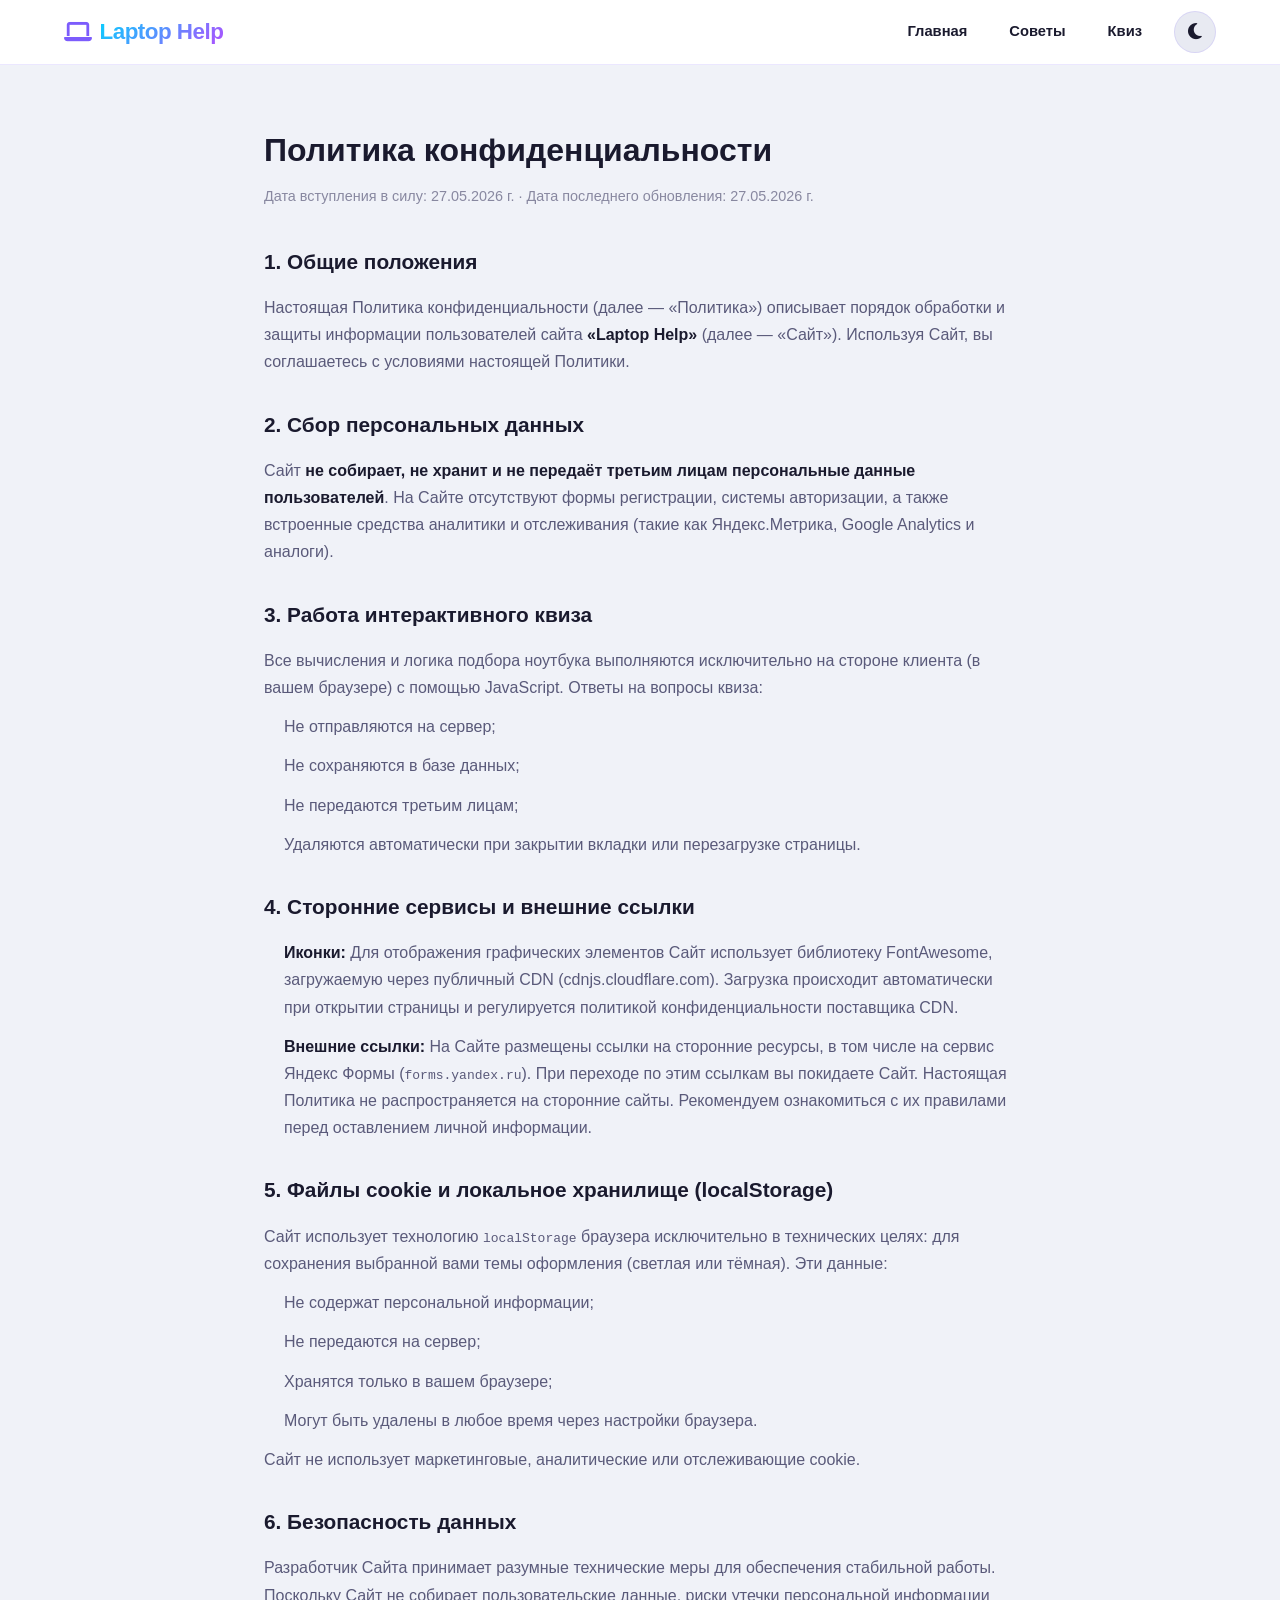
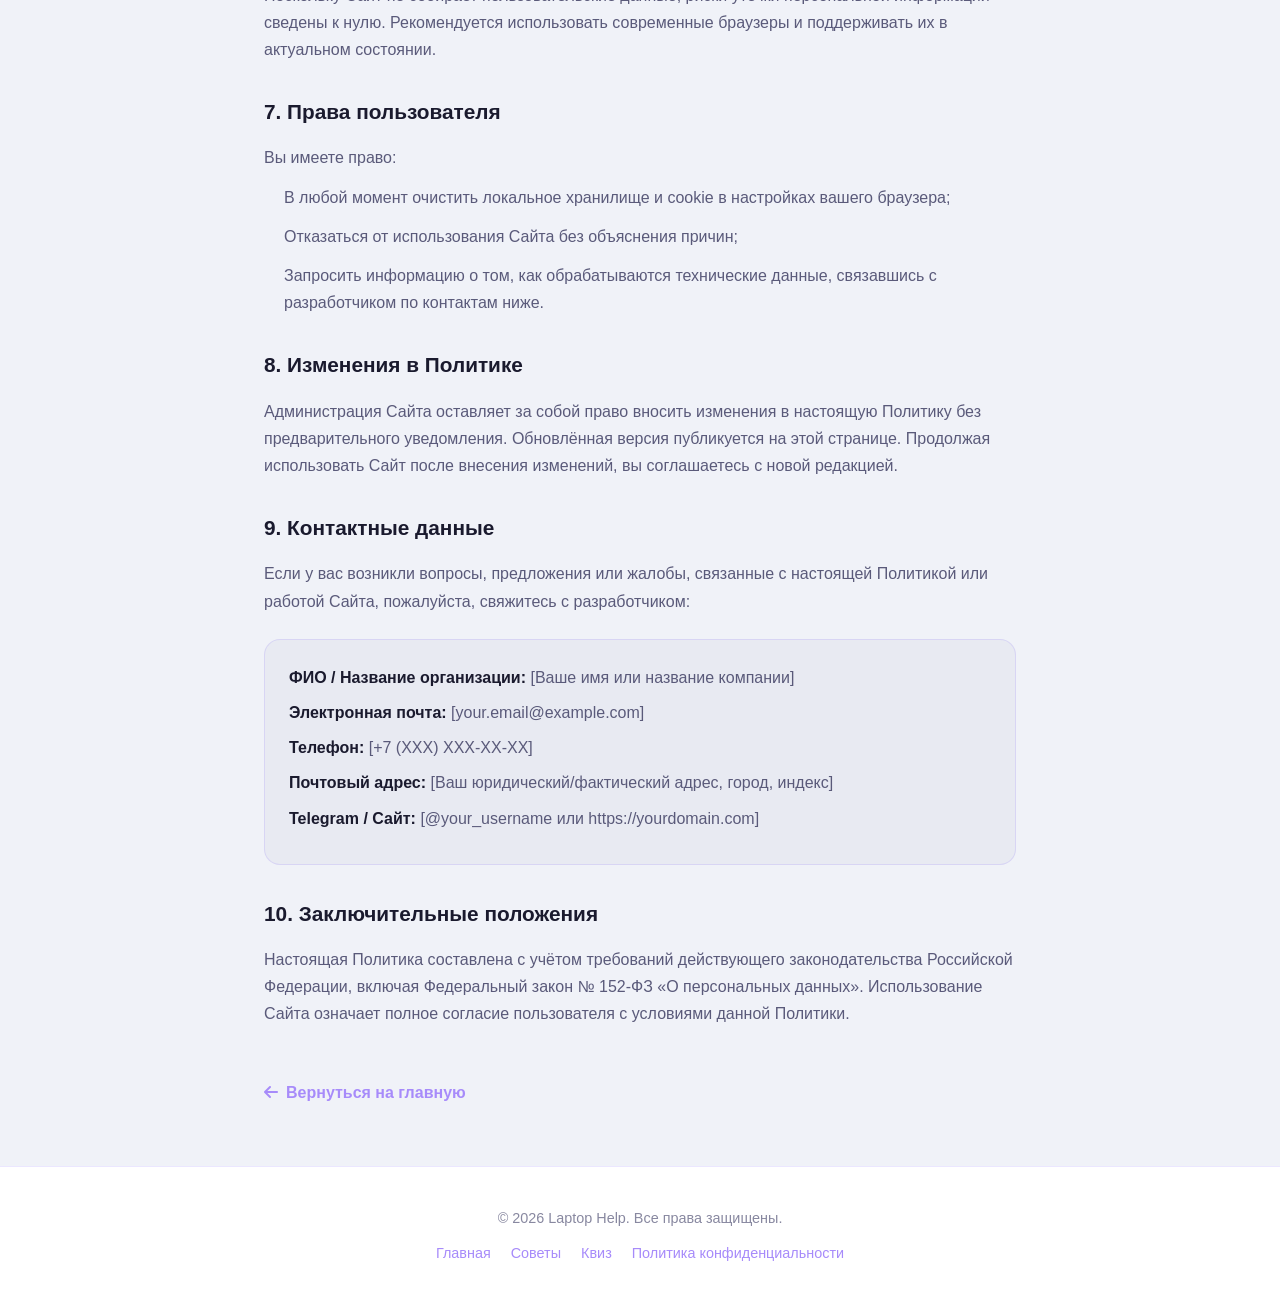
==== privacy.html @ 7473edb0 "Выгрузка политики конфиденциальности" ====
<!DOCTYPE html>
<html lang="ru">
<head>
  <meta charset="UTF-8">
  <meta name="viewport" content="width=device-width, initial-scale=1.0">
  <title>Политика конфиденциальности — Laptop Help</title>
  <link rel="stylesheet" href="https://cdnjs.cloudflare.com/ajax/libs/font-awesome/6.5.0/css/all.min.css">
  <link rel="stylesheet" href="style.css">
  <style>
    .policy-content { max-width: 800px; margin: 0 auto; padding: 60px 24px; }
    .policy-content h1 { margin-bottom: 8px; }
    .policy-content .policy-date { color: var(--text-muted); margin-bottom: 36px; font-size: .9rem; }
    .policy-content h2 { margin: 32px 0 16px; font-size: 1.3rem; }
    .policy-content p, .policy-content li { color: var(--text-secondary); line-height: 1.7; margin-bottom: 12px; }
    .policy-content ul { padding-left: 20px; }
    .policy-content strong { color: var(--text-primary); }
    .contact-box {
      background: var(--bg-tertiary);
      border: 1px solid var(--border-light);
      border-radius: var(--radius-md);
      padding: 24px;
      margin: 24px 0;
    }
    .contact-box p { margin-bottom: 8px; }
    .back-link {
      display: inline-flex;
      align-items: center;
      gap: 8px;
      margin-top: 40px;
      color: var(--accent-light);
      font-weight: 600;
    }
    .back-link:hover { text-shadow: var(--glow-text); }
  </style>
</head>
<body>

  <header class="site-header">
    <div class="nav-inner">
      <a href="index.html" class="logo">
        <i class="fas fa-laptop neon-pulse"></i>
        <span class="logo-text">Laptop Help</span>
      </a>
      <button class="hamburger" aria-label="Меню"><i class="fas fa-bars"></i></button>
      <div class="site-nav">
        <a href="index.html">Главная</a>
        <a href="tips.html">Советы</a>
        <a href="quiz.html">Квиз</a>
        <button class="theme-toggle" aria-label="Сменить тему"><i class="fas fa-moon"></i></button>
      </div>
    </div>
  </header>

  <main class="policy-content">
    <h1>Политика конфиденциальности</h1>
    <p class="policy-date">Дата вступления в силу: 27.05.2026 г. &middot; Дата последнего обновления: 27.05.2026 г.</p>

    <h2>1. Общие положения</h2>
    <p>Настоящая Политика конфиденциальности (далее — «Политика») описывает порядок обработки и защиты информации пользователей сайта <strong>«Laptop Help»</strong> (далее — «Сайт»). Используя Сайт, вы соглашаетесь с условиями настоящей Политики.</p>

    <h2>2. Сбор персональных данных</h2>
    <p>Сайт <strong>не собирает, не хранит и не передаёт третьим лицам персональные данные пользователей</strong>. На Сайте отсутствуют формы регистрации, системы авторизации, а также встроенные средства аналитики и отслеживания (такие как Яндекс.Метрика, Google Analytics и аналоги).</p>

    <h2>3. Работа интерактивного квиза</h2>
    <p>Все вычисления и логика подбора ноутбука выполняются исключительно на стороне клиента (в вашем браузере) с помощью JavaScript. Ответы на вопросы квиза:</p>
    <ul>
      <li>Не отправляются на сервер;</li>
      <li>Не сохраняются в базе данных;</li>
      <li>Не передаются третьим лицам;</li>
      <li>Удаляются автоматически при закрытии вкладки или перезагрузке страницы.</li>
    </ul>

    <h2>4. Сторонние сервисы и внешние ссылки</h2>
    <ul>
      <li><strong>Иконки:</strong> Для отображения графических элементов Сайт использует библиотеку FontAwesome, загружаемую через публичный CDN (cdnjs.cloudflare.com). Загрузка происходит автоматически при открытии страницы и регулируется политикой конфиденциальности поставщика CDN.</li>
      <li><strong>Внешние ссылки:</strong> На Сайте размещены ссылки на сторонние ресурсы, в том числе на сервис Яндекс Формы (<code>forms.yandex.ru</code>). При переходе по этим ссылкам вы покидаете Сайт. Настоящая Политика не распространяется на сторонние сайты. Рекомендуем ознакомиться с их правилами перед оставлением личной информации.</li>
    </ul>

    <h2>5. Файлы cookie и локальное хранилище (localStorage)</h2>
    <p>Сайт использует технологию <code>localStorage</code> браузера исключительно в технических целях: для сохранения выбранной вами темы оформления (светлая или тёмная). Эти данные:</p>
    <ul>
      <li>Не содержат персональной информации;</li>
      <li>Не передаются на сервер;</li>
      <li>Хранятся только в вашем браузере;</li>
      <li>Могут быть удалены в любое время через настройки браузера.</li>
    </ul>
    <p>Сайт не использует маркетинговые, аналитические или отслеживающие cookie.</p>

    <h2>6. Безопасность данных</h2>
    <p>Разработчик Сайта принимает разумные технические меры для обеспечения стабильной работы. Поскольку Сайт не собирает пользовательские данные, риски утечки персональной информации сведены к нулю. Рекомендуется использовать современные браузеры и поддерживать их в актуальном состоянии.</p>

    <h2>7. Права пользователя</h2>
    <p>Вы имеете право:</p>
    <ul>
      <li>В любой момент очистить локальное хранилище и cookie в настройках вашего браузера;</li>
      <li>Отказаться от использования Сайта без объяснения причин;</li>
      <li>Запросить информацию о том, как обрабатываются технические данные, связавшись с разработчиком по контактам ниже.</li>
    </ul>

    <h2>8. Изменения в Политике</h2>
    <p>Администрация Сайта оставляет за собой право вносить изменения в настоящую Политику без предварительного уведомления. Обновлённая версия публикуется на этой странице. Продолжая использовать Сайт после внесения изменений, вы соглашаетесь с новой редакцией.</p>

    <h2>9. Контактные данные</h2>
    <p>Если у вас возникли вопросы, предложения или жалобы, связанные с настоящей Политикой или работой Сайта, пожалуйста, свяжитесь с разработчиком:</p>
    <div class="contact-box">
      <p><strong>ФИО / Название организации:</strong> [Ваше имя или название компании]</p>
      <p><strong>Электронная почта:</strong> [your.email@example.com]</p>
      <p><strong>Телефон:</strong> [+7 (XXX) XXX-XX-XX]</p>
      <p><strong>Почтовый адрес:</strong> [Ваш юридический/фактический адрес, город, индекс]</p>
      <p><strong>Telegram / Сайт:</strong> [@your_username или https://yourdomain.com]</p>
    </div>

    <h2>10. Заключительные положения</h2>
    <p>Настоящая Политика составлена с учётом требований действующего законодательства Российской Федерации, включая Федеральный закон № 152-ФЗ «О персональных данных». Использование Сайта означает полное согласие пользователя с условиями данной Политики.</p>

    <a href="index.html" class="back-link"><i class="fas fa-arrow-left"></i> Вернуться на главную</a>
  </main>

  <footer class="site-footer">
    <p>&copy; 2026 Laptop Help. Все права защищены.</p>
    <div class="footer-links">
      <a href="index.html">Главная</a>
      <a href="tips.html">Советы</a>
      <a href="quiz.html">Квиз</a>
      <a href="privacy.html">Политика конфиденциальности</a>
    </div>
  </footer>

  <script src="script.js"></script>
</body>
</html>
---- style.css ----
/* ============================================================
   CSS CUSTOM PROPERTIES — LIGHT / DARK THEME
   ============================================================ */
:root {
  /* --- Backgrounds --- */
  --bg-primary: #f0f2f8;
  --bg-secondary: #ffffff;
  --bg-tertiary: #e8eaf2;
  --bg-card: #ffffff;

  /* --- Text --- */
  --text-primary: #1a1a2e;
  --text-secondary: #5a5a7a;
  --text-muted: #8888a0;
  --text-on-accent: #ffffff;

  /* --- Accent / Neon --- */
  --accent: #7c5cfc;
  --accent-light: #a78bfa;
  --accent-dark: #5b3fd4;
  --neon-blue: #00d4ff;
  --neon-purple: #b44cff;
  --neon-pink: #ff3cac;
  --neon-green: #2cf59c;
  --neon-orange: #ff8a00;

  /* --- Gradients --- */
  --gradient-hero: linear-gradient(135deg, #0f0c29 0%, #302b63 50%, #24243e 100%);
  --gradient-accent: linear-gradient(135deg, var(--neon-blue), var(--neon-purple));
  --gradient-green: linear-gradient(135deg, #00d4aa, #00b4d8);
  --gradient-pink: linear-gradient(135deg, #ff3cac, #784ba0);
  --gradient-orange: linear-gradient(135deg, #ff8a00, #e52e71);

  /* --- Neon glows --- */
  --glow-sm: 0 0 6px var(--accent), 0 0 12px rgba(124, 92, 252, .25);
  --glow-md: 0 0 10px var(--accent), 0 0 25px rgba(124, 92, 252, .35), 0 0 50px rgba(124, 92, 252, .1);
  --glow-lg: 0 0 15px var(--accent), 0 0 40px rgba(124, 92, 252, .4), 0 0 80px rgba(124, 92, 252, .15);
  --glow-text: 0 0 8px var(--accent), 0 0 20px rgba(124, 92, 252, .5);

  /* --- Shadows --- */
  --shadow-card: 0 4px 24px rgba(0, 0, 0, .08);
  --shadow-card-hover: 0 12px 40px rgba(124, 92, 252, .18);

  /* --- Borders --- */
  --border-light: rgba(124, 92, 252, .15);
  --border-accent: rgba(124, 92, 252, .4);

  /* --- Misc --- */
  --radius-sm: 10px;
  --radius-md: 16px;
  --radius-lg: 24px;
  --radius-pill: 999px;
  --transition: .3s cubic-bezier(.4, 0, .2, 1);
}

/* ==================== DARK THEME ==================== */
[data-theme="dark"] {
  --bg-primary: #08081a;
  --bg-secondary: #10102a;
  --bg-tertiary: #181840;
  --bg-card: #141432;

  --text-primary: #e4e4f0;
  --text-secondary: #a0a0c0;
  --text-muted: #68688a;

  --glow-sm: 0 0 8px var(--accent), 0 0 20px rgba(124, 92, 252, .4);
  --glow-md: 0 0 12px var(--accent), 0 0 35px rgba(124, 92, 252, .55), 0 0 70px rgba(124, 92, 252, .2);
  --glow-lg: 0 0 20px var(--accent), 0 0 60px rgba(124, 92, 252, .6), 0 0 120px rgba(124, 92, 252, .2);
  --glow-text: 0 0 12px var(--accent), 0 0 30px rgba(124, 92, 252, .7);

  --shadow-card: 0 4px 24px rgba(0, 0, 0, .3);
  --shadow-card-hover: 0 12px 48px rgba(124, 92, 252, .25);

  --border-light: rgba(124, 92, 252, .25);
  --border-accent: rgba(124, 92, 252, .6);
}

/* ============================================================
   RESET & BASE
   ============================================================ */
*,
*::before,
*::after {
  margin: 0;
  padding: 0;
  box-sizing: border-box;
}

html {
  scroll-behavior: smooth;
}

body {
  font-family: 'Segoe UI', Tahoma, Geneva, Verdana, sans-serif;
  background: var(--bg-primary);
  color: var(--text-primary);
  line-height: 1.6;
  min-height: 100vh;
  display: flex;
  flex-direction: column;
  transition: background var(--transition), color var(--transition);
}

a {
  text-decoration: none;
  color: inherit;
}

img {
  max-width: 100%;
  display: block;
}

ul {
  list-style: none;
}

/* ============================================================
   HEADER / NAVIGATION
   ============================================================ */
.site-header {
  background: var(--bg-secondary);
  border-bottom: 1px solid var(--border-light);
  position: sticky;
  top: 0;
  z-index: 1000;
  backdrop-filter: blur(12px);
  transition: background var(--transition), border-color var(--transition);
}

.nav-inner {
  max-width: 1200px;
  margin: 0 auto;
  padding: 0 24px;
  display: flex;
  align-items: center;
  justify-content: space-between;
  height: 64px;
}

.logo {
  font-size: 1.4rem;
  font-weight: 800;
  display: flex;
  align-items: center;
  gap: 8px;
  letter-spacing: -.5px;
}

.logo i {
  color: var(--accent);
  filter: drop-shadow(var(--glow-sm));
}

.logo-text {
  background: var(--gradient-accent);
  -webkit-background-clip: text;
  -webkit-text-fill-color: transparent;
  background-clip: text;
}

.site-nav {
  display: flex;
  gap: 6px;
  align-items: center;
}

.site-nav a {
  padding: 8px 18px;
  border-radius: var(--radius-pill);
  font-size: .92rem;
  font-weight: 600;
  transition: background var(--transition), color var(--transition), box-shadow var(--transition);
  position: relative;
}

.site-nav a:hover,
.site-nav a.active {
  background: var(--accent);
  color: var(--text-on-accent);
  box-shadow: var(--glow-sm);
}

/* ---- Theme toggle button ---- */
.theme-toggle {
  background: var(--bg-tertiary);
  border: 1px solid var(--border-light);
  color: var(--text-primary);
  width: 42px;
  height: 42px;
  border-radius: 50%;
  display: flex;
  align-items: center;
  justify-content: center;
  cursor: pointer;
  font-size: 1.15rem;
  transition: background var(--transition), box-shadow var(--transition), transform var(--transition);
  margin-left: 8px;
}

.theme-toggle:hover {
  background: var(--accent);
  color: var(--text-on-accent);
  box-shadow: var(--glow-sm);
  transform: rotate(25deg);
}

/* ---- Hamburger ---- */
.hamburger {
  display: none;
  background: none;
  border: none;
  color: var(--text-primary);
  font-size: 1.5rem;
  cursor: pointer;
}

@media (max-width: 768px) {
  .hamburger {
    display: block;
  }

  .site-nav {
    display: none;
    position: absolute;
    top: 64px;
    left: 0;
    right: 0;
    background: var(--bg-secondary);
    flex-direction: column;
    padding: 16px;
    gap: 4px;
    border-bottom: 1px solid var(--border-light);
  }

  .site-nav.open {
    display: flex;
  }

  .theme-toggle {
    margin-left: 0;
    margin-top: 8px;
    align-self: center;
  }
}

/* ============================================================
   HERO SECTION
   ============================================================ */
.hero {
  background: var(--gradient-hero);
  color: #fff;
  text-align: center;
  padding: 100px 24px 80px;
  position: relative;
  overflow: hidden;
}

/* neon grid lines */
.hero::before {
  content: '';
  position: absolute;
  inset: 0;
  background-image:
    linear-gradient(rgba(124, 92, 252, .06) 1px, transparent 1px),
    linear-gradient(90deg, rgba(124, 92, 252, .06) 1px, transparent 1px);
  background-size: 60px 60px;
  pointer-events: none;
}

.hero h1 {
  font-size: clamp(2.2rem, 5vw, 3.2rem);
  font-weight: 800;
  margin-bottom: 18px;
  text-shadow: 0 0 20px rgba(124, 92, 252, .6), 0 0 60px rgba(0, 212, 255, .3);
  position: relative;
}

.hero p {
  max-width: 640px;
  margin: 0 auto 36px;
  font-size: 1.15rem;
  opacity: .88;
  position: relative;
}

.hero-btn {
  display: inline-flex;
  align-items: center;
  gap: 10px;
  background: var(--gradient-accent);
  color: #fff;
  padding: 16px 40px;
  border-radius: var(--radius-pill);
  font-weight: 700;
  font-size: 1.05rem;
  border: none;
  cursor: pointer;
  transition: transform var(--transition), box-shadow var(--transition);
  box-shadow: 0 0 15px rgba(124, 92, 252, .5), 0 0 40px rgba(0, 212, 255, .2);
  position: relative;
  font-family: inherit;
}

.hero-btn:hover {
  transform: translateY(-3px);
  box-shadow: 0 0 25px rgba(124, 92, 252, .7), 0 0 60px rgba(0, 212, 255, .35);
}

/* ============================================================
   SECTIONS — COMMON
   ============================================================ */
.section {
  max-width: 1200px;
  margin: 0 auto;
  padding: 70px 24px;
}

.section-title {
  text-align: center;
  font-size: clamp(1.6rem, 3.5vw, 2.2rem);
  margin-bottom: 12px;
  font-weight: 800;
}

.neon-title {
  background: var(--gradient-accent);
  -webkit-background-clip: text;
  -webkit-text-fill-color: transparent;
  background-clip: text;
  filter: drop-shadow(var(--glow-text));
}

.section-subtitle {
  text-align: center;
  color: var(--text-secondary);
  margin-bottom: 52px;
  font-size: 1.05rem;
}

/* ============================================================
   WHY-SECTION (icons row)
   ============================================================ */
.why-section {
  background: var(--bg-secondary);
  padding: 60px 24px;
  border-top: 1px solid var(--border-light);
  border-bottom: 1px solid var(--border-light);
  transition: background var(--transition), border-color var(--transition);
}

.why-grid {
  max-width: 1200px;
  margin: 0 auto;
  display: grid;
  grid-template-columns: repeat(auto-fit, minmax(240px, 1fr));
  gap: 32px;
}

.why-item {
  text-align: center;
  padding: 28px 20px;
  border-radius: var(--radius-md);
  transition: transform var(--transition), box-shadow var(--transition);
}

.why-item:hover {
  transform: translateY(-4px);
  box-shadow: var(--shadow-card-hover);
}

.why-item i {
  font-size: 2.6rem;
  margin-bottom: 18px;
  background: var(--gradient-accent);
  -webkit-background-clip: text;
  -webkit-text-fill-color: transparent;
  background-clip: text;
  filter: drop-shadow(var(--glow-sm));
}

.why-item h4 {
  margin-bottom: 8px;
  font-size: 1.1rem;
  font-weight: 700;
}

.why-item p {
  color: var(--text-secondary);
  font-size: .93rem;
}

/* ============================================================
   CARDS
   ============================================================ */
.cards {
  display: grid;
  grid-template-columns: repeat(auto-fit, minmax(300px, 1fr));
  gap: 32px;
}

.card {
  background: var(--bg-card);
  border: 1px solid var(--border-light);
  border-radius: var(--radius-lg);
  overflow: hidden;
  box-shadow: var(--shadow-card);
  transition: transform var(--transition), box-shadow var(--transition), border-color var(--transition), background var(--transition);
  display: flex;
  flex-direction: column;
}

.card:hover {
  transform: translateY(-8px);
  box-shadow: var(--shadow-card-hover);
  border-color: var(--border-accent);
}

.card-img {
  width: 100%;
  height: 220px;
  display: flex;
  align-items: center;
  justify-content: center;
  font-size: 4.5rem;
  position: relative;
  overflow: hidden;
}

.card-img.ultrabook {
  background: linear-gradient(135deg, #e0e7ff, #ede9fe);
  color: var(--accent);
}

.card-img.gaming {
  background: linear-gradient(135deg, #ffecd2, #fcb69f);
  color: #e74c3c;
}

.card-img.budget {
  background: linear-gradient(135deg, #d4fc79, #96e6a1);
  color: #16a34a;
}

[data-theme="dark"] .card-img.ultrabook {
  background: linear-gradient(135deg, #1a1a3e, #2d1b69);
  color: var(--neon-blue);
}

[data-theme="dark"] .card-img.gaming {
  background: linear-gradient(135deg, #2a1020, #4a1030);
  color: var(--neon-pink);
}

[data-theme="dark"] .card-img.budget {
  background: linear-gradient(135deg, #0a2a1a, #103a2a);
  color: var(--neon-green);
}

.card-body {
  padding: 28px;
  flex: 1;
  display: flex;
  flex-direction: column;
}

.card-body h3 {
  font-size: 1.3rem;
  margin-bottom: 10px;
  font-weight: 700;
}

.card-body p {
  color: var(--text-secondary);
  margin-bottom: 22px;
  flex: 1;
  font-size: .95rem;
}

.card-btn {
  display: inline-flex;
  align-items: center;
  gap: 8px;
  background: var(--gradient-accent);
  color: #fff;
  padding: 13px 28px;
  border-radius: var(--radius-sm);
  font-weight: 600;
  font-size: .95rem;
  transition: transform var(--transition), box-shadow var(--transition);
  align-self: flex-start;
  border: none;
  cursor: pointer;
  font-family: inherit;
}

.card-btn:hover {
  transform: translateY(-2px);
  box-shadow: var(--glow-md);
}

/* ============================================================
   PAGE HEADER (tips, quiz)
   ============================================================ */
.page-header {
  text-align: center;
  padding: 80px 24px 56px;
  position: relative;
  overflow: hidden;
}

.page-header.green {
  background: linear-gradient(135deg, #0f2027, #203a43, #2c5364);
}

.page-header.pink {
  background: linear-gradient(135deg, #1a0a2e, #3d1259, #5b1a8a);
}

.page-header h1 {
  font-size: clamp(1.8rem, 4vw, 2.6rem);
  color: #fff;
  margin-bottom: 14px;
  text-shadow: 0 0 20px rgba(124, 92, 252, .6);
}

.page-header p {
  max-width: 600px;
  margin: 0 auto;
  color: rgba(255, 255, 255, .8);
  font-size: 1.05rem;
}

/* ============================================================
   CRITERIA CARDS (tips page)
   ============================================================ */
.criteria-grid {
  display: grid;
  grid-template-columns: repeat(auto-fit, minmax(320px, 1fr));
  gap: 28px;
}

.criteria-card {
  background: var(--bg-card);
  border: 1px solid var(--border-light);
  border-radius: var(--radius-md);
  padding: 32px 28px;
  box-shadow: var(--shadow-card);
  transition: transform var(--transition), box-shadow var(--transition), border-color var(--transition), background var(--transition);
  border-left: 4px solid var(--accent);
  position: relative;
}

.criteria-card::after {
  content: '';
  position: absolute;
  top: 0;
  left: 0;
  width: 4px;
  height: 100%;
  background: var(--gradient-accent);
  border-radius: 0 4px 4px 0;
  box-shadow: var(--glow-sm);
}

.criteria-card:hover {
  transform: translateY(-5px);
  box-shadow: var(--shadow-card-hover);
  border-color: var(--border-accent);
}

.criteria-card .icon-circle {
  width: 56px;
  height: 56px;
  border-radius: 50%;
  background: var(--gradient-accent);
  display: flex;
  align-items: center;
  justify-content: center;
  color: #fff;
  font-size: 1.3rem;
  margin-bottom: 20px;
  box-shadow: var(--glow-sm);
}

.criteria-card h3 {
  font-size: 1.15rem;
  margin-bottom: 10px;
  font-weight: 700;
}

.criteria-card p {
  color: var(--text-secondary);
  font-size: .93rem;
}

.criteria-card .tip {
  margin-top: 14px;
  padding: 10px 14px;
  background: var(--bg-tertiary);
  border-radius: var(--radius-sm);
  font-size: .88rem;
  color: var(--accent-light);
  border: 1px solid var(--border-light);
}

.criteria-card .tip i {
  color: var(--accent);
  margin-right: 4px;
}

/* ============================================================
   BUDGET SECTION (tips page)
   ============================================================ */
.budget-section {
  background: var(--bg-secondary);
  padding: 70px 24px;
  border-top: 1px solid var(--border-light);
  border-bottom: 1px solid var(--border-light);
  transition: background var(--transition);
}

.budget-grid {
  max-width: 1200px;
  margin: 0 auto;
  display: grid;
  grid-template-columns: repeat(auto-fit, minmax(300px, 1fr));
  gap: 28px;
}

.budget-card {
  border-radius: var(--radius-lg);
  padding: 36px 28px;
  color: #fff;
  position: relative;
  overflow: hidden;
  border: 1px solid rgba(255, 255, 255, .1);
}

.budget-card::before {
  content: '';
  position: absolute;
  top: -40%;
  right: -20%;
  width: 200px;
  height: 200px;
  border-radius: 50%;
  background: rgba(255, 255, 255, .08);
}

.budget-card.low {
  background: linear-gradient(135deg, #0f2027, #203a43);
  box-shadow: 0 0 20px rgba(0, 212, 170, .15);
}

.budget-card.mid {
  background: linear-gradient(135deg, #1a0a3e, #302b63);
  box-shadow: 0 0 20px rgba(124, 92, 252, .2);
}

.budget-card.high {
  background: linear-gradient(135deg, #2a0a2e, #5b1a8a);
  box-shadow: 0 0 20px rgba(255, 60, 172, .2);
}

.budget-card h3 {
  font-size: 1.4rem;
  margin-bottom: 6px;
}

.budget-card .price {
  font-size: 2rem;
  font-weight: 800;
  margin-bottom: 18px;
  text-shadow: 0 0 15px rgba(255, 255, 255, .3);
}

.budget-card ul li {
  padding: 7px 0;
  font-size: .93rem;
  display: flex;
  align-items: flex-start;
  gap: 10px;
  color: rgba(255, 255, 255, .9);
}

.budget-card ul li i {
  margin-top: 3px;
  flex-shrink: 0;
}

/* ============================================================
   QUIZ
   ============================================================ */
.quiz-container {
  max-width: 780px;
  margin: 0 auto;
  padding: 48px 24px 80px;
  flex: 1;
}

/* Progress bar */
.progress-wrapper {
  margin-bottom: 40px;
}

.progress-label {
  display: flex;
  justify-content: space-between;
  font-size: .85rem;
  color: var(--text-muted);
  margin-bottom: 10px;
}

.progress-bar {
  height: 8px;
  background: var(--bg-tertiary);
  border-radius: var(--radius-pill);
  overflow: hidden;
  border: 1px solid var(--border-light);
}

.progress-fill {
  height: 100%;
  background: var(--gradient-accent);
  border-radius: var(--radius-pill);
  transition: width .5s ease;
  box-shadow: var(--glow-sm);
  width: 0%;
}

/* Question card */
.question-card {
  background: var(--bg-card);
  border: 1px solid var(--border-light);
  border-radius: var(--radius-lg);
  padding: 40px 36px;
  box-shadow: var(--shadow-card);
  display: none;
  animation: fadeUp .4s ease;
  transition: background var(--transition), border-color var(--transition);
}

.question-card.active {
  display: block;
}

@keyframes fadeUp {
  from {
    opacity: 0;
    transform: translateY(16px);
  }
  to {
    opacity: 1;
    transform: translateY(0);
  }
}

.question-card h2 {
  font-size: 1.3rem;
  margin-bottom: 28px;
  display: flex;
  align-items: center;
  gap: 14px;
  font-weight: 700;
}

.question-card h2 .q-num {
  background: var(--gradient-accent);
  color: #fff;
  width: 38px;
  height: 38px;
  border-radius: 50%;
  display: flex;
  align-items: center;
  justify-content: center;
  font-size: .95rem;
  flex-shrink: 0;
  box-shadow: var(--glow-sm);
}

/* Options */
.options {
  display: grid;
  gap: 14px;
}

.option-btn {
  display: flex;
  align-items: center;
  gap: 14px;
  padding: 18px 22px;
  border: 2px solid var(--border-light);
  border-radius: var(--radius-md);
  background: var(--bg-primary);
  cursor: pointer;
  font-size: 1rem;
  font-family: inherit;
  color: var(--text-primary);
  transition: border-color var(--transition), background var(--transition), box-shadow var(--transition);
  text-align: left;
}

.option-btn:hover {
  border-color: var(--accent);
  background: var(--bg-tertiary);
}

.option-btn.selected {
  border-color: var(--accent);
  background: var(--bg-tertiary);
  box-shadow: var(--glow-sm);
}

.option-btn i {
  font-size: 1.3rem;
  color: var(--accent);
  width: 32px;
  text-align: center;
}

/* Quiz navigation */
.quiz-nav {
  display: flex;
  justify-content: space-between;
  margin-top: 36px;
  gap: 16px;
}

.btn {
  display: inline-flex;
  align-items: center;
  gap: 8px;
  padding: 14px 32px;
  border-radius: var(--radius-sm);
  font-weight: 600;
  font-size: 1rem;
  border: none;
  cursor: pointer;
  font-family: inherit;
  transition: transform var(--transition), box-shadow var(--transition), background var(--transition);
}

.btn:hover {
  transform: translateY(-2px);
}

.btn-prev {
  background: var(--bg-tertiary);
  color: var(--text-secondary);
  border: 1px solid var(--border-light);
}

.btn-prev:hover {
  background: var(--border-light);
}

.btn-next {
  background: var(--gradient-accent);
  color: #fff;
  box-shadow: 0 0 15px rgba(124, 92, 252, .3);
  margin-left: auto;
}

.btn-next:hover {
  box-shadow: var(--glow-md);
}

.btn-next:disabled {
  opacity: .4;
  cursor: not-allowed;
  transform: none;
  box-shadow: none;
}

.btn-submit {
  background: var(--gradient-green);
  color: #0a2a1a;
  box-shadow: 0 0 15px rgba(44, 245, 156, .3);
  margin-left: auto;
  font-size: 1.05rem;
  padding: 16px 44px;
}

.btn-submit:hover {
  box-shadow: 0 0 25px rgba(44, 245, 156, .5);
}

.btn-submit:disabled {
  opacity: .4;
  cursor: not-allowed;
  transform: none;
  box-shadow: none;
}

/* Result card */
.result-card {
  display: none;
  background: var(--bg-card);
  border: 1px solid var(--border-light);
  border-radius: var(--radius-lg);
  overflow: hidden;
  box-shadow: var(--shadow-card);
  animation: fadeUp .5s ease;
  transition: background var(--transition), border-color var(--transition);
}

.result-card.active {
  display: block;
}

.result-header {
  padding: 44px 36px 28px;
  color: #fff;
  text-align: center;
}

.result-header.study {
  background: linear-gradient(135deg, #0f2027, #203a43, #2c5364);
}

.result-header.gaming {
  background: linear-gradient(135deg, #2a0a2e, #5b1a8a, #ff3cac);
}

.result-header.creative {
  background: linear-gradient(135deg, #1a0a3e, #302b63, #7c5cfc);
}

.result-header i {
  font-size: 3rem;
  margin-bottom: 14px;
  text-shadow: 0 0 20px rgba(255, 255, 255, .4);
}

.result-header h2 {
  font-size: 1.8rem;
  margin-bottom: 8px;
}

.result-header p {
  opacity: .85;
  font-size: 1.05rem;
}

.result-body {
  padding: 36px;
}

.result-model {
  text-align: center;
  margin-bottom: 28px;
}

.result-model .model-name {
  font-size: 1.5rem;
  font-weight: 800;
  background: var(--gradient-accent);
  -webkit-background-clip: text;
  -webkit-text-fill-color: transparent;
  background-clip: text;
}

.result-model .model-price {
  font-size: 1.1rem;
  color: var(--text-muted);
  margin-top: 4px;
}

.specs-grid {
  display: grid;
  grid-template-columns: repeat(auto-fit, minmax(180px, 1fr));
  gap: 16px;
  margin-bottom: 28px;
}

.spec-item {
  background: var(--bg-tertiary);
  border: 1px solid var(--border-light);
  border-radius: var(--radius-sm);
  padding: 18px 14px;
  text-align: center;
  transition: background var(--transition), border-color var(--transition);
}

.spec-item i {
  color: var(--accent);
  font-size: 1.3rem;
  margin-bottom: 8px;
  display: block;
}

.spec-item .spec-label {
  font-size: .78rem;
  color: var(--text-muted);
  text-transform: uppercase;
  letter-spacing: .5px;
}

.spec-item .spec-value {
  font-weight: 700;
  font-size: .95rem;
  margin-top: 2px;
}

.result-desc {
  background: var(--bg-tertiary);
  border: 1px solid var(--border-light);
  border-radius: var(--radius-sm);
  padding: 22px;
  color: var(--text-secondary);
  margin-bottom: 28px;
  font-size: .95rem;
  line-height: 1.7;
}

.result-actions {
  display: flex;
  gap: 16px;
  justify-content: center;
  flex-wrap: wrap;
}

.btn-restart {
  background: var(--bg-tertiary);
  color: var(--text-secondary);
  border: 1px solid var(--border-light);
}

.btn-restart:hover {
  background: var(--border-light);
}

.btn-go-tips {
  background: var(--gradient-accent);
  color: #fff;
  box-shadow: 0 0 15px rgba(124, 92, 252, .3);
}

.btn-go-tips:hover {
  box-shadow: var(--glow-md);
}

/* ============================================================
   YANDEX SURVEY BUTTON
   ============================================================ */
.yandex-survey-btn {
  display: inline-flex;
  align-items: center;
  gap: 10px;
  background: linear-gradient(135deg, #fc3f1d, #ff6b35);
  color: #fff;
  padding: 14px 32px;
  border-radius: var(--radius-pill);
  font-weight: 700;
  font-size: .95rem;
  border: none;
  cursor: pointer;
  transition: transform var(--transition), box-shadow var(--transition);
  box-shadow: 0 0 15px rgba(252, 63, 29, .3);
  font-family: inherit;
  text-decoration: none;
}

.yandex-survey-btn:hover {
  transform: translateY(-2px);
  box-shadow: 0 0 25px rgba(252, 63, 29, .5);
}

/* ============================================================
   FOOTER
   ============================================================ */
.site-footer {
  background: var(--bg-secondary);
  color: var(--text-muted);
  text-align: center;
  padding: 40px 24px 32px;
  font-size: .9rem;
  border-top: 1px solid var(--border-light);
  transition: background var(--transition), border-color var(--transition);
}

.site-footer a {
  color: var(--accent-light);
  transition: text-shadow var(--transition);
}

.site-footer a:hover {
  text-shadow: var(--glow-text);
}

.footer-links {
  margin-top: 12px;
  display: flex;
  gap: 20px;
  justify-content: center;
  flex-wrap: wrap;
}

/* ============================================================
   NEON PULSE ANIMATION
   ============================================================ */
@keyframes neonPulse {
  0%, 100% { filter: drop-shadow(0 0 6px var(--accent)); }
  50%      { filter: drop-shadow(0 0 18px var(--accent)) drop-shadow(0 0 30px rgba(124, 92, 252, .4)); }
}

.neon-pulse {
  animation: neonPulse 3s ease-in-out infinite;
}

/* ============================================================
   RESPONSIVE
   ============================================================ */
@media (max-width: 768px) {
  .hero {
    padding: 70px 20px 56px;
  }

  .question-card {
    padding: 28px 22px;
  }

  .result-body {
    padding: 24px 18px;
  }

  .budget-card {
    padding: 28px 22px;
  }
}
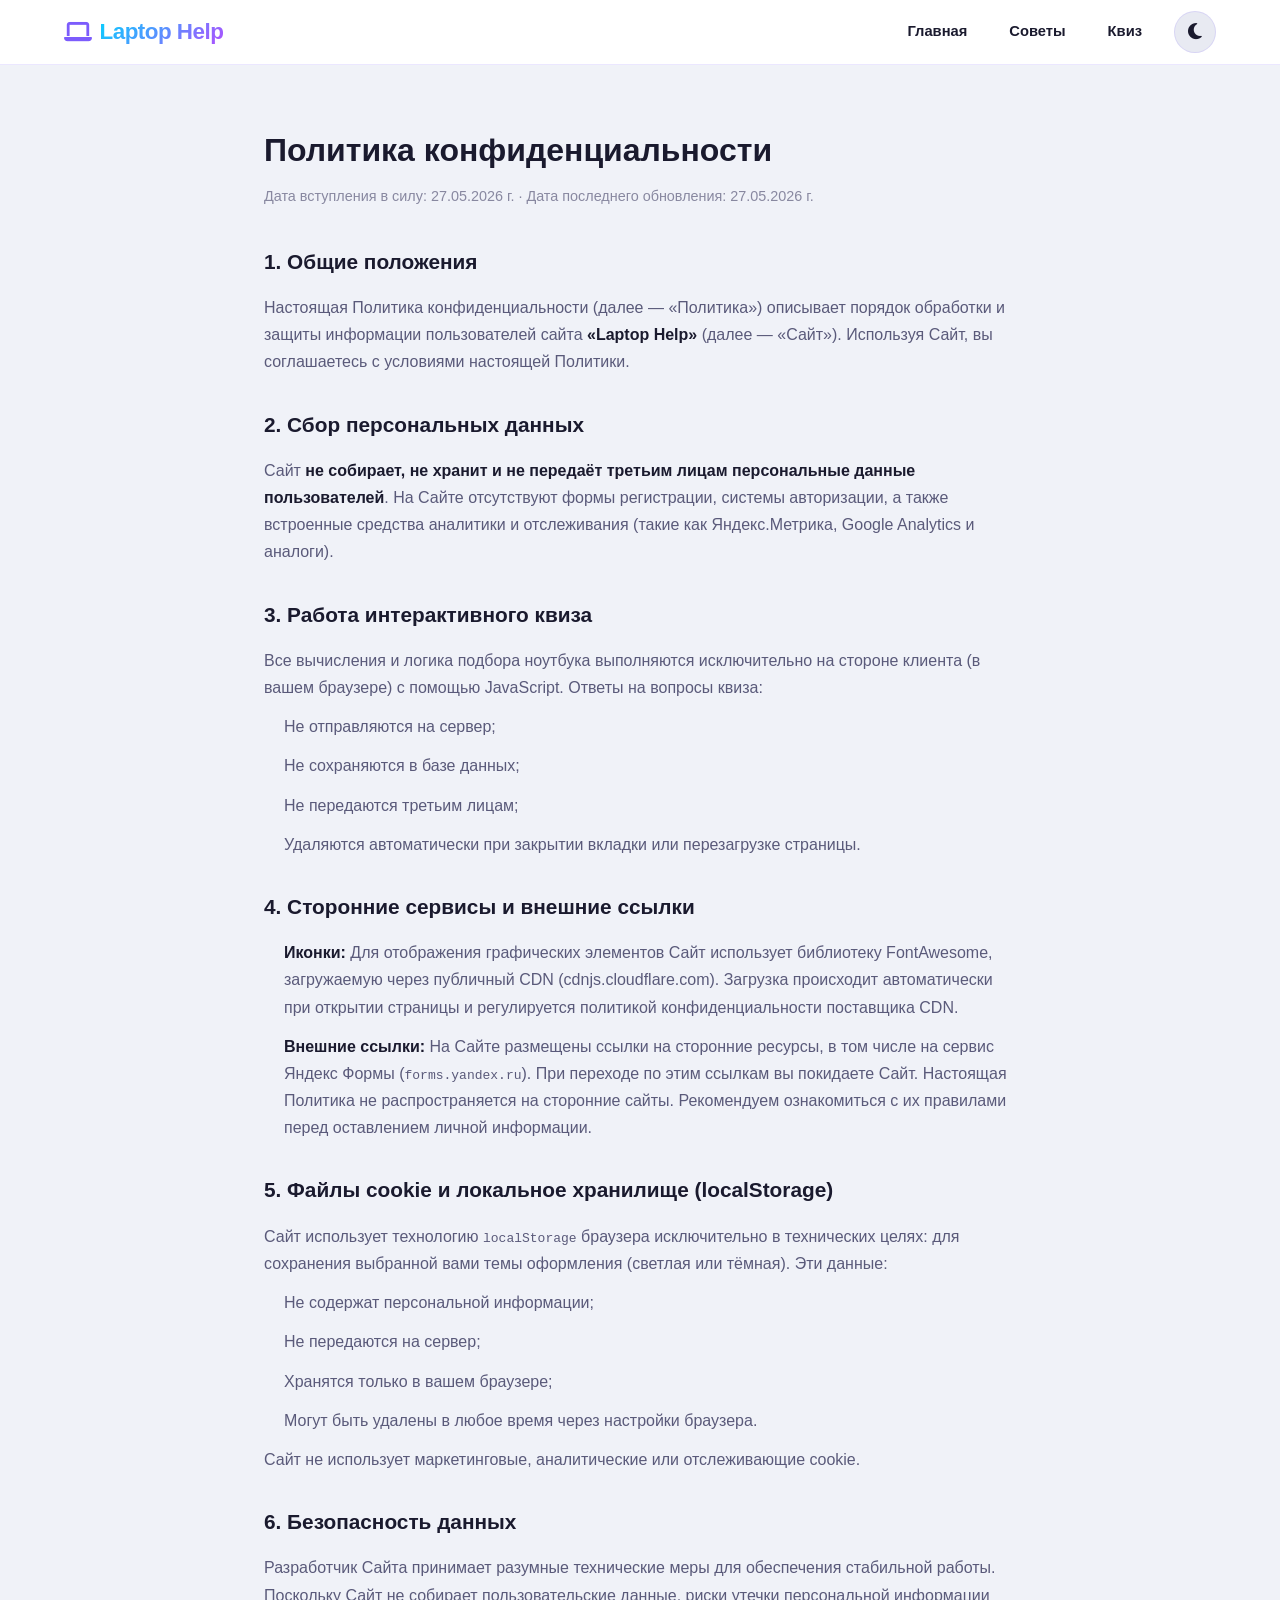
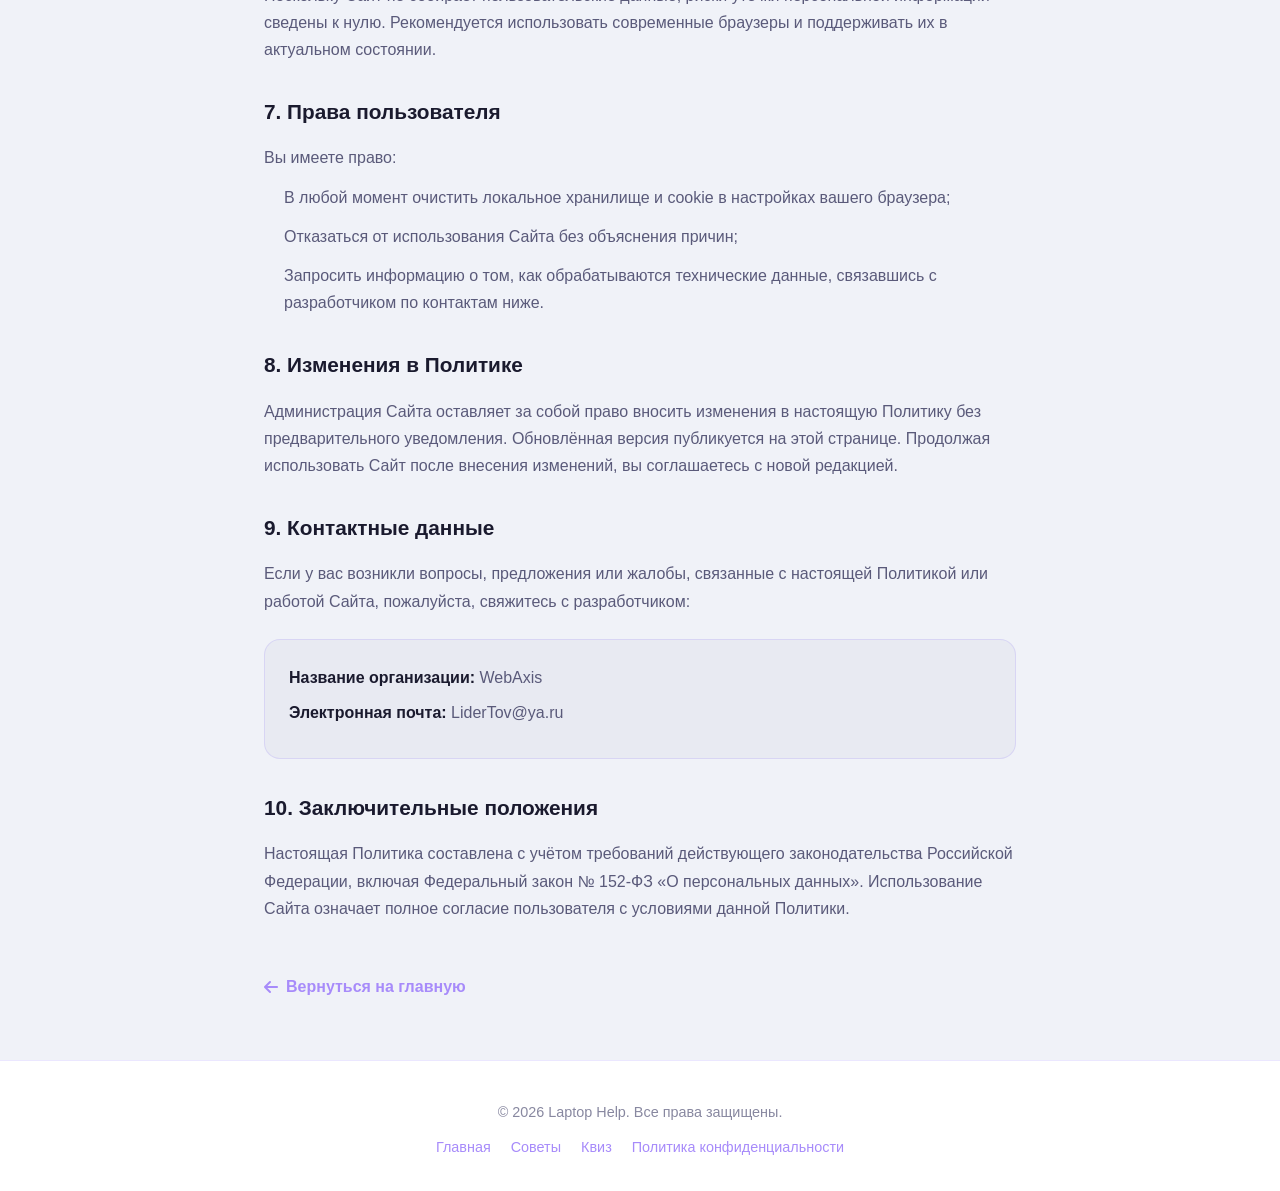
==== commit 44477f12: "Update privacy.html Обновил контакты организации" ====
--- a/privacy.html
+++ b/privacy.html
@@ -103,11 +103,11 @@
     <h2>9. Контактные данные</h2>
     <p>Если у вас возникли вопросы, предложения или жалобы, связанные с настоящей Политикой или работой Сайта, пожалуйста, свяжитесь с разработчиком:</p>
     <div class="contact-box">
-      <p><strong>ФИО / Название организации:</strong> [Ваше имя или название компании]</p>
-      <p><strong>Электронная почта:</strong> [your.email@example.com]</p>
-      <p><strong>Телефон:</strong> [+7 (XXX) XXX-XX-XX]</p>
-      <p><strong>Почтовый адрес:</strong> [Ваш юридический/фактический адрес, город, индекс]</p>
-      <p><strong>Telegram / Сайт:</strong> [@your_username или https://yourdomain.com]</p>
+      <p><strong>Название организации:</strong> WebAxis</p>
+      <p><strong>Электронная почта:</strong> LiderTov@ya.ru</p>
+      <!-- <p><strong>Телефон:</strong> [+7 (XXX) XXX-XX-XX]</p> -->
+      <!-- <p><strong>Почтовый адрес:</strong> [Ваш юридический/фактический адрес, город, индекс]</p> -->
+      <!-- <p><strong>Telegram / Сайт:</strong> [@your_username или https://yourdomain.com]</p> -->
     </div>
 
     <h2>10. Заключительные положения</h2>
@@ -128,4 +128,4 @@
 
   <script src="script.js"></script>
 </body>
-</html>+</html>
